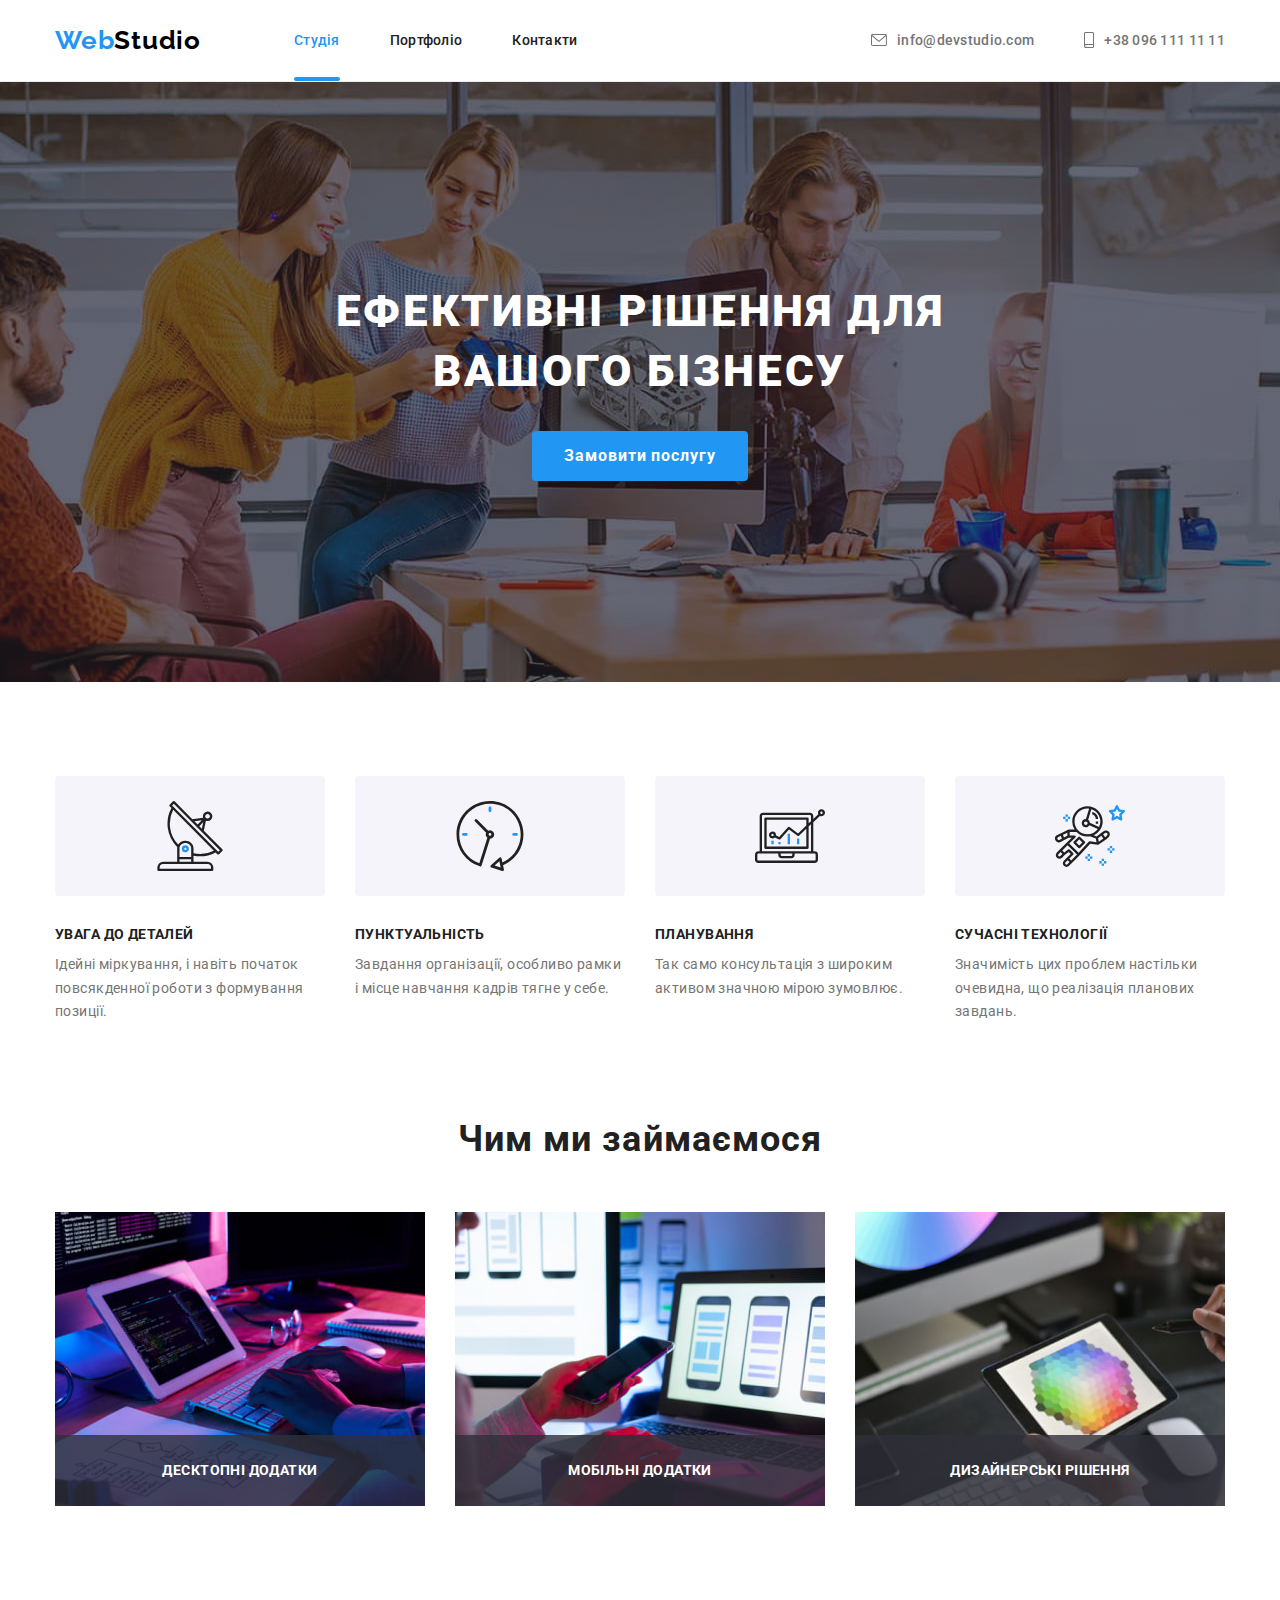
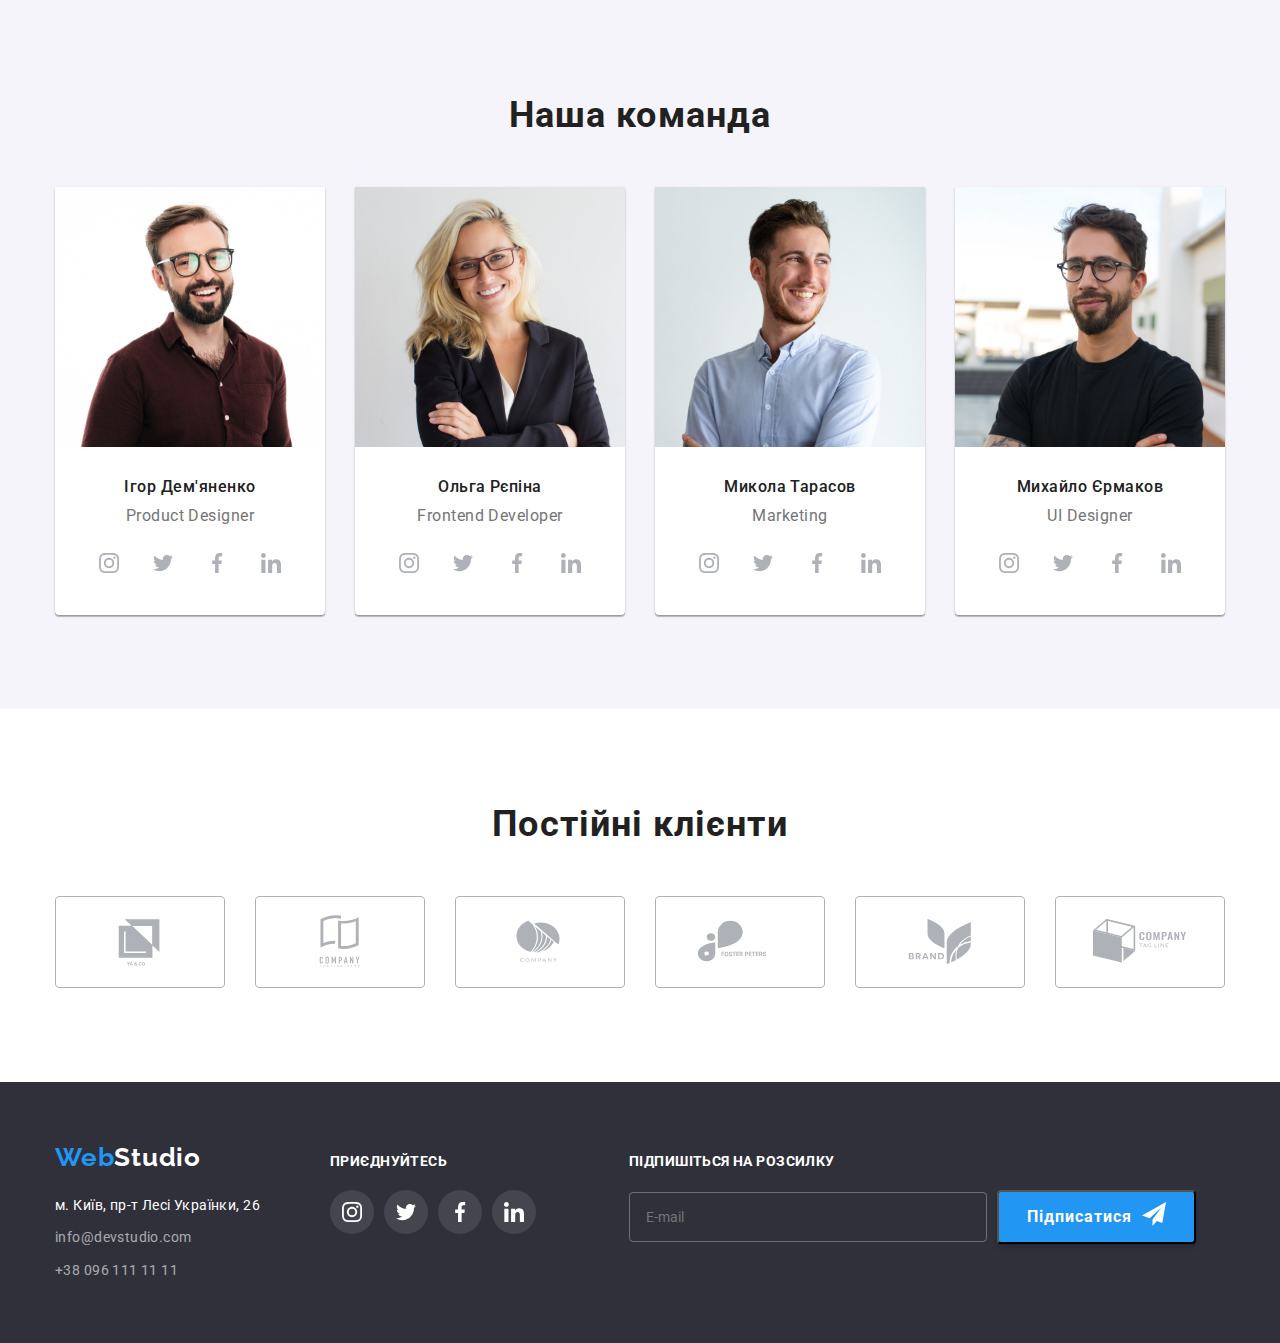
==== index.html @ 90d357f5 "Initial commit" ====
<!DOCTYPE html>
<html lang="uk">
  <head>
    <meta charset="UTF-8" />
    <meta name="viewport" content="width=device-width, initial-scale=1.0" />
    <title>Студія ефективних рішень</title>
    <link
      href="https://fonts.googleapis.com/css2?family=Raleway:wght@700&family=Roboto:wght@400;500;700;900&display=swap"
      rel="stylesheet"
    />
    <link
      rel="stylesheet"
      href="https://cdnjs.cloudflare.com/ajax/libs/modern-normalize/2.0.0/modern-normalize.min.css"
    />
    <link rel="stylesheet" href="./css/styles.css" />
  </head>

  <body>
    <!-- Панель навігації -->
    <header class="header-bottom">
      <div class="main-nav container">
        <nav class="navi">
          <a href="./index.html" class="logo"
            >Web<span class="logo-black">Studio</span></a
          >
          <ul class="site-nav list">
            <li class="item">
              <a class="site-link link current" href="">Студія</a>
            </li>
            <li class="item">
              <a class="site-link link" href="./portfolio.html">Портфоліо</a>
            </li>
            <li class="item"><a class="site-link link" href="">Контакти</a></li>
          </ul>
        </nav>
        <ul class="info-nav list">
          <li class="item">
            <a class="info-link link" href="mailto:info@devstudio.com"
              ><svg class="info-icon" width="16" height="12">
                <use href="./images/icons.svg#envelope"></use>
              </svg>
              info@devstudio.com</a
            >
          </li>
          <li class="item">
            <a class="info-link link" href="tel:+38-096-111-11-11"
              ><svg class="info-icon" width="10" height="16">
                <use href="./images/icons.svg#smartphone"></use>
              </svg>
              +38 096 111 11 11</a
            >
          </li>
        </ul>
      </div>
    </header>

    <!-- Головна сторінка -->
    <main>
      <!-- Герой -->
      <section class="hero">
        <div class="overlay">
          <div class="container">
            <h1 class="hero-title">Ефективні рішення для вашого бізнесу</h1>
            <button type="button" class="hero-btn" data-modal-open>
              Замовити послугу
            </button>
            <div class="backdrop is-hidden" data-modal>
              <div class="modal-wrapper">
                <batton class="batton-close" data-modal-close>
                  <svg class="hero-close" width="18" height="18">
                    <use href="./images/icons.svg#close-black-18dp"></use>
                  </svg>
                </batton>
                <div>
                  <form class="modal-form">
                    <b class="modal-title"
                      >Залиште свої дані, ми вам передзвонимо</b
                    >
                    <!-- дані відвідувача -->

                    <label class="form-field">
                      <span class="form-group">Ім'я</span>
                      <input
                        class="form-input"
                        type="text"
                        name="user-name"
                        required
                      />
                      <svg class="modal-icon" width="18" height="18">
                        <use href="./images/icons.svg#icon-person"></use>
                      </svg>
                    </label>

                    <label class="form-field">
                      <span class="form-group">Телефон</span>
                      <input
                        class="form-input"
                        type="tel"
                        name="user-phone"
                        required
                      />
                      <svg class="modal-icon" width="18" height="18">
                        <use href="./images/icons.svg#icon-phone"></use>
                      </svg>
                    </label>

                    <label class="form-field" for="mail">
                      <span class="form-group">Пошта</span>
                      <input
                        class="form-input"
                        type="email"
                        name="user-mail"
                        required
                      />
                      <svg class="modal-icon" width="18" height="18">
                        <use href="./images/icons.svg#icon-email"></use>
                      </svg>
                    </label>

                    <div class="form-field form-textarea">
                      <label class="form-group" for="comment">Коментар</label>
                      <textarea
                        class="comment"
                        name="comment"
                        rows="7"
                        placeholder="Введіть текст"
                      ></textarea>
                    </div>

                    <!-- політика прватності -->

                    <div class="form-checkbox">
                      <label class="form-group-policy">
                        <input
                          class="checkbox visually-hidden"
                          type="checkbox"
                        />

                        <svg class="checkbox-vector" width="16" height="15">
                          <use href="./images/icons.svg#icon-Vector"></use>
                        </svg>

                        <svg class="checkbox-check" width="16" height="15">
                          <use href="./images/icons.svg#icon-check"></use>
                        </svg>

                        <span class="form-policy-desc"
                          >Погоджуюся з розсилкою та приймаю
                          <span class="modal-policy-span"
                            >Умови договору</span
                          ></span
                        >
                      </label>
                    </div>

                    <button class="submit-btn" type="submit">Відправити</button>
                  </form>
                </div>
              </div>
            </div>
          </div>
        </div>
      </section>

      <!-- Переваги -->
      <section class="section advantages">
        <div class="container">
          <h2 class="visually-hidden">Переваги</h2>
          <!-- заголовок скриється в css   -->
          <ul class="advantages-list list">
            <!-- <ul class="advantages-list list grid"> -->
            <li class="item">
              <div class="advantages-item">
                <!-- <li class="item grid-item"> -->
                <svg class="advantages-icon" width="70" height="70">
                  <use href="./images/icons.svg#antenna"></use>
                </svg>
              </div>
              <h3 class="advantages-title">УВАГА ДО ДЕТАЛЕЙ</h3>
              <p>
                Ідейні міркування, і навіть початок повсякденної роботи з
                формування позиції.
              </p>
            </li>
            <li class="item">
              <!-- <li class="item grid-item"> -->
              <div class="advantages-item">
                <svg class="advantages-icon" width="70" height="70">
                  <use href="./images/icons.svg#clock"></use>
                </svg>
              </div>
              <h3 class="advantages-title">ПУНКТУАЛЬНІСТЬ</h3>
              <p>
                Завдання організації, особливо рамки і місце навчання кадрів
                тягне у себе.
              </p>
            </li>
            <li class="item">
              <!-- <li class="item grid-item"> -->
              <div class="advantages-item">
                <svg class="advantages-icon" width="70" height="70">
                  <use href="./images/icons.svg#diagram"></use>
                </svg>
              </div>
              <h3 class="advantages-title">ПЛАНУВАННЯ</h3>
              <p>
                Так само консультація з широким активом значною мірою зумовлює.
              </p>
            </li>
            <li class="item">
              <!-- <li class="item grid-item"> -->
              <div class="advantages-item">
                <svg class="advantages-icon" width="70" height="70">
                  <use href="./images/icons.svg#astronaut"></use>
                </svg>
              </div>
              <h3 class="advantages-title">СУЧАСНІ ТЕХНОЛОГІЇ</h3>
              <p>
                Значимість цих проблем настільки очевидна, що реалізація
                планових завдань.
              </p>
            </li>
          </ul>
        </div>
      </section>

      <!-- напрямки діяльності -->
      <section class="section">
        <div class="container directions">
          <h2 class="section-title">Чим ми займаємося</h2>
          <ul class="directions-list list">
            <!-- <ul class="direction-list list grid"> -->
            <li class="item directions-item">
              <!-- <li class="item grid-item"> -->
              <img
                class="image"
                src="./images/directions/workplace-1.jpg"
                alt="Фото відділу розробки"
                width="370"
                height="294"
              />
              <p class="directions-text">Десктопні додатки</p>
            </li>
            <li class="item directions-item">
              <!-- <li class="item grid-item"> -->
              <img
                class="image"
                src="./images/directions/workplace-2.jpg"
                alt="Фото відділу оптимізації"
                width="370"
                height="294"
              />
              <p class="directions-text">Мобільні додатки</p>
            </li>
            <li class="item directions-item">
              <!-- <li class="item grid-item"> -->
              <img
                class="image"
                src="./images/directions/workplace-3.jpg"
                alt="Фото відділу дизайну"
                width="370"
                height="294"
              />
              <p class="directions-text">Дизайнерські рішення</p>
            </li>
          </ul>
        </div>
      </section>

      <!-- команда -->

      <section class="section team">
        <div class="container">
          <h2 class="section-title">Наша команда</h2>
          <!-- <ul class="list grid"> -->
          <ul class="list team-list">
            <!-- <li class="team-member grid-item"> -->
            <li class="team-member">
              <img
                src="./images/team/teammember-1.jpg"
                alt="Ігор Дем'яненко-Product Designer"
                width="270"
                height="260"
              />
              <div class="member-group">
                <h3 class="member-title">Ігор Дем'яненко</h3>
                <p class="member-position">Product Designer</p>
                <ul class="list socials">
                  <li class="socials-item">
                    <a
                      class="socials-link link"
                      href=""
                      target="_blank"
                      rel="noopener noreferrer"
                      aria-label="іконка instagram"
                    >
                      <svg class="socials-icon" width="20" height="20">
                        <use href="./images/icons.svg#instagram"></use>
                      </svg>
                    </a>
                  </li>
                  <li class="socials-item">
                    <a
                      class="socials-link link"
                      href=""
                      target="_blank"
                      rel="noopener noreferrer"
                      aria-label="іконка twitter"
                    >
                      <svg class="socials-icon" width="20" height="20">
                        <use href="./images/icons.svg#twitter"></use>
                      </svg>
                    </a>
                  </li>
                  <li class="socials-item">
                    <a
                      class="socials-link link"
                      href=""
                      target="_blank"
                      rel="noopener noreferrer"
                      aria-label="іконка Facebook"
                    >
                      <svg class="socials-icon" width="20" height="20">
                        <use href="./images/icons.svg#facebook"></use>
                      </svg>
                    </a>
                  </li>
                  <li class="socials-item">
                    <a
                      class="socials-link link"
                      href=""
                      target="_blank"
                      rel="noopener noreferrer"
                      aria-label="іконка linkedin"
                    >
                      <svg class="socials-icon" width="20" height="20">
                        <use href="./images/icons.svg#linkedin"></use>
                      </svg>
                    </a>
                  </li>
                </ul>
              </div>
            </li>
            <li class="team-member">
              <!-- <li class="team-member grid-item"> -->
              <img
                src="./images/team/teammember-2.jpg"
                alt="Ольга Рєпіна-Frontend Developer"
                width="270"
                height="260"
              />
              <div class="member-group">
                <h3 class="member-title">Ольга Рєпіна</h3>
                <p class="member-position">Frontend Developer</p>
                <ul class="list socials">
                  <li class="socials-item">
                    <a
                      class="socials-link link"
                      href=""
                      target="_blank"
                      rel="noopener noreferrer"
                      aria-label="іконка instagram"
                    >
                      <svg class="socials-icon" width="20" height="20">
                        <use href="./images/icons.svg#instagram"></use>
                      </svg>
                    </a>
                  </li>
                  <li class="socials-item">
                    <a
                      class="socials-link link"
                      href=""
                      target="_blank"
                      rel="noopener noreferrer"
                      aria-label="іконка twitter"
                    >
                      <svg class="socials-icon" width="20" height="20">
                        <use href="./images/icons.svg#twitter"></use>
                      </svg>
                    </a>
                  </li>
                  <li class="socials-item">
                    <a
                      class="socials-link link"
                      href=""
                      target="_blank"
                      rel="noopener noreferrer"
                      aria-label="іконка Facebook"
                    >
                      <svg class="socials-icon" width="20" height="20">
                        <use href="./images/icons.svg#facebook"></use>
                      </svg>
                    </a>
                  </li>
                  <li class="socials-item">
                    <a
                      class="socials-link link"
                      href=""
                      target="_blank"
                      rel="noopener noreferrer"
                      aria-label="іконка linkedin"
                    >
                      <svg class="socials-icon" width="20" height="20">
                        <use href="./images/icons.svg#linkedin"></use>
                      </svg>
                    </a>
                  </li>
                </ul>
              </div>
            </li>
            <li class="team-member">
              <!-- <li class="team-member grid-item"> -->
              <img
                src="./images/team/teammember-3.jpg"
                alt="Микола Тарасов-Marketing"
                width="270"
                height="260"
              />
              <div class="member-group">
                <h3 class="member-title">Микола Тарасов</h3>
                <p class="member-position">Marketing</p>
                <ul class="list socials">
                  <li class="socials-item">
                    <a
                      class="socials-link link"
                      href=""
                      target="_blank"
                      rel="noopener noreferrer"
                      aria-label="іконка instagram"
                    >
                      <svg class="socials-icon" width="20" height="20">
                        <use href="./images/icons.svg#instagram"></use>
                      </svg>
                    </a>
                  </li>
                  <li class="socials-item">
                    <a
                      class="socials-link link"
                      href=""
                      target="_blank"
                      rel="noopener noreferrer"
                      aria-label="іконка twitter"
                    >
                      <svg class="socials-icon" width="20" height="20">
                        <use href="./images/icons.svg#twitter"></use>
                      </svg>
                    </a>
                  </li>
                  <li class="socials-item">
                    <a
                      class="socials-link link"
                      href=""
                      target="_blank"
                      rel="noopener noreferrer"
                      aria-label="іконка Facebook"
                    >
                      <svg class="socials-icon" width="20" height="20">
                        <use href="./images/icons.svg#facebook"></use>
                      </svg>
                    </a>
                  </li>
                  <li class="socials-item">
                    <a
                      class="socials-link link"
                      href=""
                      target="_blank"
                      rel="noopener noreferrer"
                      aria-label="іконка linkedin"
                    >
                      <svg class="socials-icon" width="20" height="20">
                        <use href="./images/icons.svg#linkedin"></use>
                      </svg>
                    </a>
                  </li>
                </ul>
              </div>
            </li>
            <!-- <li class="team-member grid-item"> -->
            <li class="team-member">
              <img
                src="./images/team/teammember-4.jpg"
                alt="Михайло Єрмаков-UI Designer"
                width="270"
                height="260"
              />
              <div class="member-group">
                <h3 class="member-title">Михайло Єрмаков</h3>
                <p class="member-position">UI Designer</p>
                <ul class="list socials">
                  <li class="socials-item">
                    <a
                      class="socials-link link"
                      href=""
                      target="_blank"
                      rel="noopener noreferrer"
                      aria-label="іконка instagram"
                    >
                      <svg class="socials-icon" width="20" height="20">
                        <use href="./images/icons.svg#instagram"></use>
                      </svg>
                    </a>
                  </li>
                  <li class="socials-item">
                    <a
                      class="socials-link link"
                      href=""
                      target="_blank"
                      rel="noopener noreferrer"
                      aria-label="іконка twitter"
                    >
                      <svg class="socials-icon" width="20" height="20">
                        <use href="./images/icons.svg#twitter"></use>
                      </svg>
                    </a>
                  </li>
                  <li class="socials-item">
                    <a
                      class="socials-link link"
                      href=""
                      target="_blank"
                      rel="noopener noreferrer"
                      aria-label="іконка Facebook"
                    >
                      <svg class="socials-icon" width="20" height="20">
                        <use href="./images/icons.svg#facebook"></use>
                      </svg>
                    </a>
                  </li>
                  <li class="socials-item">
                    <a
                      class="socials-link link"
                      href=""
                      target="_blank"
                      rel="noopener noreferrer"
                      aria-label="іконка linkedin"
                    >
                      <svg class="socials-icon" width="20" height="20">
                        <use href="./images/icons.svg#linkedin"></use>
                      </svg>
                    </a>
                  </li>
                </ul>
              </div>
            </li>
          </ul>
        </div>
      </section>

      <!-- постійні клієнти -->
      <section class="section clients">
        <div class="container">
          <h2 class="section-title">Постійні клієнти</h2>
          <ul class="list clients-list">
            <li class="item clients-item">
              <a
                class="clients-link link"
                href=""
                target="_blank"
                rel="noopener noreferrer"
                aria-label="Компанія 'YA & CO'"
              >
                <svg class="clients-icon" width="106" height="60">
                  <use href="./images/icons.svg#client-1"></use>
                </svg>
              </a>
            </li>
            <li class="item clients-item">
              <a
                class="clients-link link"
                href=""
                target="_blank"
                rel="noopener noreferrer"
                aria-label="Компанія 'COMPANY TAGLINE HERE'"
              >
                <svg class="clients-icon" width="106" height="60">
                  <use href="./images/icons.svg#client-2"></use>
                </svg>
              </a>
            </li>
            <li class="item clients-item">
              <a
                class="clients-link link"
                href=""
                target="_blank"
                rel="noopener noreferrer"
                aria-label="Компанія 'COMPANY'"
              >
                <svg class="clients-icon" width="106" height="60">
                  <use href="./images/icons.svg#client-3"></use>
                </svg>
              </a>
            </li>

            <li class="item clients-item">
              <a
                class="clients-link link"
                href=""
                target="_blank"
                rel="noopener noreferrer"
                aria-label="Компанія 'FOSTER PETERS'"
              >
                <svg class="clients-icon" width="106" height="60">
                  <use href="./images/icons.svg#client-4"></use>
                </svg>
              </a>
            </li>
            <li class="item clients-item">
              <a
                class="clients-link link"
                href=""
                target="_blank"
                rel="noopener noreferrer"
                aria-label="Компанія 'BREND'"
              >
                <svg class="clients-icon" width="106" height="60">
                  <use href="./images/icons.svg#client-5"></use>
                </svg>
              </a>
            </li>
            <li class="item clients-item">
              <a
                class="clients-link link"
                href=""
                target="_blank"
                rel="noopener noreferrer"
                aria-label="Компанія 'KOMPANY TAG LINE'"
              >
                <svg class="clients-icon" width="106" height="60">
                  <use href="./images/icons.svg#client-6"></use>
                </svg>
              </a>
            </li>
          </ul>
        </div>
      </section>
    </main>

    <!-- footer -->
    <footer class="footer">
      <div class="container footer-container">
        <div class="footer-address element">
          <a href="./index.html" class="logo"
            >Web<span class="logo-white">Studio</span></a
          >
          <p>м. Київ, пр-т Лесі Українки, 26</p>
          <ul class="footer-list list">
            <li class="item">
              <a class="link" href="mailto:info@devstudio.com"
                >info@devstudio.com</a
              >
            </li>
            <li class="item">
              <a class="link" href="tel:+38-096-111-11-11">+38 096 111 11 11</a>
            </li>
          </ul>
        </div>
        <div class="footer-socials">
          <b class="footer-title">приєднуйтесь</b>
          <ul class="list socials">
            <li class="socials-item">
              <a
                class="socials-link link"
                href=""
                target="_blank"
                rel="noopener noreferrer"
                aria-label="іконка instagram"
              >
                <svg class="socials-icon" width="20" height="20">
                  <use href="./images/icons.svg#instagram"></use>
                </svg>
              </a>
            </li>
            <li class="socials-item">
              <a
                class="socials-link link"
                href=""
                target="_blank"
                rel="noopener noreferrer"
                aria-label="іконка twitter"
              >
                <svg class="socials-icon" width="20" height="20">
                  <use href="./images/icons.svg#twitter"></use>
                </svg>
              </a>
            </li>
            <li class="socials-item">
              <a
                class="socials-link link"
                href=""
                target="_blank"
                rel="noopener noreferrer"
                aria-label="іконка Facebook"
              >
                <svg class="socials-icon" width="20" height="20">
                  <use href="./images/icons.svg#facebook"></use>
                </svg>
              </a>
            </li>
            <li class="socials-item">
              <a
                class="socials-link link"
                href=""
                target="_blank"
                rel="noopener noreferrer"
                aria-label="іконка linkedin"
              >
                <svg class="socials-icon" width="20" height="20">
                  <use href="./images/icons.svg#linkedin"></use>
                </svg>
              </a>
            </li>
          </ul>
        </div>
        <form class="footer-subscribe">
          <b class="footer-title">Підпишіться на розсилку</b>
          <div class="subscribe-items">
            <input
              class="subscribe-input"
              type="email"
              name="mail"
              id="email"
              placeholder="E-mail"
            />
            <label class="subscribe-label" for="email"></label>
            <button type="subscribe" class="button-subscribe">
              <span>Підписатися</span>
              <svg class="subscribe-icon" width="24" height="24">
                <use href="./images/icons.svg#icon-send"></use>
              </svg>
            </button>
          </div>
        </form>
      </div>
    </footer>
    <script src="./js/modal.js"></script>
  </body>
</html>
---- css/styles.css ----
:root {
  --primary-text-color: #757575;
  --title-text-color: #212121;
  --accent-color: #2196f3;
  --primary-white-color: #ffffff;
  --hero-bg-color: rgba(47, 48, 58, 0.4);
  --footer-color: rgba(255, 255, 255, 0.6);

  /* transition */

  --timing-function: cubic-bezier(0.4, 0, 0.2, 1);

  /* grid-items */

  /* --items: 1;
  /* --indent: 30px;  */
}

body {
  font-family: Roboto, sans-serif;
  font-size: 14px;
  font-weight: 400;
  line-height: 1.71;
  letter-spacing: 0.42px;

  background-color: var(--primary-white-color);
  color: var(--primary-text-color);
}

/* утиліти */

ul {
  margin-top: 0;
  margin-bottom: 0;
}

img {
  display: block;
}

p {
  margin-top: 0;
  margin-bottom: 0;
}

.list {
  margin: 0;
  padding: 0;
  list-style: none;
}

.link {
  text-decoration: none;
  color: currentColor;
}

.container {
  width: 1200px;
  padding-right: 15px;
  padding-left: 15px;
  margin-left: auto;
  margin-right: auto;
  /* outline: 1px solid tomato; */
}

.visually-hidden {
  position: absolute;
  width: 1px;
  height: 1px;
  margin: -1px;
  border: 0;
  padding: 0;

  white-space: nowrap;
  clip-path: inset(100%);
  clip: rect(0 0 0 0);
  overflow: hidden;
}

/* навігація сайту */

.header-bottom {
  border-bottom: 1px solid #ececec;
}

.logo {
  display: block;
  font-family: Raleway, sans-serif;
  font-size: 26px;
  font-weight: 700;
  line-height: 1.2;
  letter-spacing: 0.78px;
  text-decoration: none;

  color: var(--accent-color);
}

.logo-black {
  color: #000000;
  transition: color 250ms var(--timing-function);
}

.logo-black:hover {
  color: var(--accent-color);
}

.navi {
  display: flex;
  align-items: center;
}

.site-nav .link {
  position: relative;
  display: block;
  padding-top: 32px;
  padding-bottom: 32px;
  font-size: 14px;
  font-weight: 500;
  line-height: 1.2;
  letter-spacing: 0.28px;

  color: var(--title-text-color);

  transition: color 250ms var(--timing-function);
}

.site-link::after {
  position: absolute;
  content: '';
  bottom: 0;
  left: 0;
  display: block;
  width: 100%;
  height: 4px;
  border-radius: 2px;

  background-color: var(--accent-color);
  opacity: 0;
}

.site-link.current::after {
  opacity: 1;
}

.site-link:hover,
.site-link:focus {
  color: var(--accent-color);
}

.site-link.current {
  color: var(--accent-color);
}

.site-nav {
  display: flex;
  margin-left: 93px;
}

.site-nav .item + .item {
  margin-left: 50px;
}

.info-nav {
  display: flex;
  align-items: center;
}

.info-nav .item + .item {
  margin-left: 50px;
}

.main-nav {
  display: flex;
  justify-content: space-between;
  align-items: center;
}

.info-link {
  display: flex;
  align-items: center;
  font-size: 14px;
  font-weight: 500;
  line-height: 1.2;
  letter-spacing: 0.28px;

  transition: color 250ms var(--timing-function);
}

.info-link:hover,
.info-link:focus {
  color: var(--accent-color);
}

.info-icon {
  fill: currentColor;
  margin-right: 10px;
}

/* секція */

.section {
  padding-top: 94px;
  padding-bottom: 94px;
}

/* секція герой */

.hero .container {
  padding-top: 200px;
  padding-bottom: 200px;
}

.overlay {
  position: relative;
  max-width: 1600px;
  height: 600px;
  background-repeat: no-repeat;
  margin-left: auto;
  margin-right: auto;
  background-color: #c4c4c4;
  background-image: linear-gradient(var(--hero-bg-color), var(--hero-bg-color)),
    url(../images/hero/hero-img.jpg);
  background-position: center;
}

.hero {
  text-align: center;
  color: var(--primary-white-color);
}

.hero-title {
  width: 696px;
  margin-top: 0;
  margin-bottom: 30px;
  margin-left: auto;
  margin-right: auto;

  font-size: 44px;
  font-weight: 900;
  line-height: 1.36;
  letter-spacing: 2.64px;

  text-align: center;
  text-transform: uppercase;
}

.hero-btn {
  padding: 10px 32px;
  font-family: inherit;
  font-size: 16px;
  font-weight: 700;
  line-height: 1.87;
  letter-spacing: 0.96px;
  border: 0;
  border-radius: 4px;

  cursor: pointer;

  background-color: var(--accent-color);
  color: var(--primary-white-color);

  transition: background-color 250ms var(--timing-function),
    color 250ms var(--timing-function);
}

.hero-btn:hover,
.hero-btn:focus {
  background-color: var(--primary-white-color);
  color: #2f303a;
}

.backdrop {
  position: fixed;
  top: 0;
  left: 50%;
  width: 1600px;
  height: 1024px;

  transform: translatex(-50%);

  opacity: 1;
  transition: opacity 250ms var(--timing-function);

  background-color: rgba(0, 0, 0, 0.2);
}

.backdrop.is-hidden {
  opacity: 0;
  pointer-events: none;
}

.backdrop.is-hidden .modal-wrapper {
  transform: translate(-50%, -50%) scale(0.9);
}

/* modal */

.modal-wrapper {
  position: absolute;
  left: 50%;
  top: 50%;
  width: 528px;
  border-radius: 4px;
  box-shadow: 0px 2px 1px 0px rgba(0, 0, 0, 0.2),
    0px 1px 1px 0px rgba(0, 0, 0, 0.14), 0px 1px 3px 0px rgba(0, 0, 0, 0.12);

  background-color: var(--primary-white-color);

  transform: translate(-50%, -50%) scale(1);

  transition: transform 250ms var(--timing-function);
}

.hero-close {
  position: absolute;
  top: 8px;
  right: 8px;
  fill: #000000;

  cursor: pointer;

  transition: fill 250ms var(--timing-function);
}

.hero-close:hover {
  fill: var(--accent-color);
}

.modal-form {
  padding: 40px;
  font-size: 12px;
  font-weight: 400;
  line-height: 1.2;
  letter-spacing: 0.12px;

  color: var(--primary-text-color);
}

.modal-title {
  display: inline-block;
  margin-bottom: 12px;
  color: #212121;
  text-align: center;
  font-size: 20px;
  font-weight: 700;
  letter-spacing: 0.6px;
}

.form-field {
  position: relative;
  display: flex;
  margin-bottom: 4px;
  flex-direction: column;
  margin-bottom: 10px;
  text-align: left;
}

.form-input {
  padding: 11px 42px;
  border-radius: 4px;
  border: 1px solid rgba(33, 33, 33, 0.2);
  cursor: pointer;

  transition: border-color 250ms var(--timing-function);
}

.modal-icon {
  position: absolute;
  top: 50%;
  left: 12px;
  fill: var(--title-text-color);

  transition: fill 250ms var(--timing-function);
}

.form-input:focus {
  border-color: var(--accent-color);
  outline: transparent;
}

.form-input:focus ~ .modal-icon {
  fill: var(--accent-color);
}

/* .form-field:focus-within > .modal-icon {
  fill: var(--accent-color);
} */

.form-textarea {
  margin-bottom: 20px;
}

.comment {
  padding: 12px 16px;
  border-radius: 4px;
  border: 1px solid rgba(33, 33, 33, 0.2);
  resize: none;

  transition: border-color 250ms var(--timing-function);
}

.comment:focus {
  border-color: var(--accent-color);
  outline: transparent;
}

.comment::placeholder {
  color: rgba(117, 117, 117, 0.5);
  font-size: 12px;
  line-height: 1.2;
  letter-spacing: 0.12px;
}

.modal-policy-span {
  color: #2196f3;
  font-size: 14px;
  font-weight: 400;
  line-height: 1.71;
  letter-spacing: 0.42px;
  text-decoration-line: underline;
}

.form-checkbox {
  justify-content: center;
  margin-bottom: 30px;
}

.form-group-policy {
  position: relative;
  display: flex;
  align-items: center;
  font-size: 14px;
  line-height: 1.71;
  letter-spacing: 0.42px;

  cursor: pointer;
}

.checkbox-vector {
  margin-right: 7px;
  fill: var(--primary-text-color);

  transition: opacity 250ms var(--timing-function);
}

.checkbox-check {
  position: absolute;
  top: 4px;
  left: 0;
  opacity: 0;

  transition: opacity 250ms var(--timing-function);
}

.checkbox:focus + .checkbox-vector {
  opacity: 0;
}

.checkbox:focus ~ .checkbox-check {
  opacity: 1;

  fill: var(--accent-color);
}

.submit-btn {
  padding: 10px 52px;
  border-radius: 4px;
  border: 0;
  color: var(--primary-white-color);
  text-align: center;
  font-size: 16px;
  font-weight: 700;
  line-height: 1.87;
  letter-spacing: 0.96px;

  cursor: pointer;

  background: #2196f3;

  box-shadow: 0px 4px 4px 0px rgba(0, 0, 0, 0.15);

  transition: background 250ms var(--timing-function);
}

.submit-btn:hover,
.submit-btn:focus {
  background: #188ce8;
}

/* сітка для колекції з елементів */
/* 
.grid {
  display: flex;
  flex-wrap: wrap;

  gap: var(--indent);
}

.grid-item {
  flex-basis: calc((100% - var(--indent) * (var(--items) - 1)) / var(--items));
} */

/* секція переваги*/

.advantages {
  padding-bottom: 0;
}

.advantages-list {
  display: flex;
}

.advantages-list .item {
  flex-basis: calc((100% - 90px) / 4);
}

.advantages-list .item + .item {
  margin-left: 30px;
}

/* .advantages-list .item {
  --items: 4;
} */

.section-title {
  margin-top: 0;
  margin-bottom: 50px;
  text-align: center;
  font-size: 36px;
  font-weight: 700;
  line-height: 1.2;
  letter-spacing: 1.08px;

  color: var(--title-text-color);
}

.advantages-title {
  margin-top: 0;
  margin-bottom: 10px;
  font-size: 14px;
  line-height: 1.2;
  letter-spacing: 0.42px;

  color: var(--title-text-color);

  text-transform: uppercase;
}

.advantages-item {
  display: flex;
  width: 100%;
  justify-content: center;
  align-items: center;
  height: 120px;
  border-radius: 4px;
  background: #f5f4fa;
  margin-bottom: 30px;
}

/* напрямки діяльності */

.directions-list {
  display: flex;
}

.directions-item + .item {
  margin-left: 30px;
}

.directions-item {
  position: relative;

  z-index: -1;
}

.directions-text {
  position: absolute;
  width: 100%;
  bottom: 0;
  padding-top: 27px;
  padding-bottom: 27px;
  text-align: center;
  font-weight: 700;
  line-height: 1.2;
  text-transform: uppercase;

  color: var(--primary-white-color);
  background-color: rgba(47, 48, 58, 0.8);
}

/* .direction-list .item {
  --items: 3;
} */

/* команда */

.team {
  background-color: #f5f4fa;
}

.team-list {
  display: flex;
}

.team-member {
  /* --items: 4; */
  flex-basis: calc((100% - 90px) / 4);
  border-radius: 0px 0px 4px 4px;
  box-shadow: 0px 2px 1px 0px rgba(0, 0, 0, 0.2),
    0px 1px 1px 0px rgba(0, 0, 0, 0.14), 0px 1px 3px 0px rgba(0, 0, 0, 0.12);

  background: var(--primary-white-color);
}

.team-member + .team-member {
  margin-left: 30px;
}

.member-group {
  padding-top: 30px;
  padding-bottom: 30px;
}

.member-title {
  margin-top: 0;
  margin-bottom: 10px;
  text-align: center;
  font-size: 16px;
  font-weight: 500;
  line-height: 1.2;
  letter-spacing: 0.48px;

  color: var(--title-text-color);
}

.member-position {
  text-align: center;
  font-size: 16px;
  margin-bottom: 16px;
  line-height: 1.2;
  letter-spacing: 0.48px;
}

/* social icons */

.socials {
  display: flex;
  justify-content: center;
  align-items: center;
}

.socials-item:not(:last-child) {
  margin-right: 10px;
}

.socials-link {
  display: flex;
  justify-content: center;
  align-items: center;

  width: 44px;
  height: 44px;
  border-radius: 50%;

  background-color: var(--primary-white-color);
  color: #afb1b8;

  transition: color 250ms var(--timing-function),
    background-color 250ms var(--timing-function);
}

.socials-icon {
  fill: currentColor;
}

.socials-link:hover,
.socials-link:focus {
  background-color: var(--accent-color);
  color: var(--primary-white-color);
}

/* постійні клієнти */

.clients-list {
  display: flex;
}

.clients-item + .item {
  margin-left: 30px;
}

.clients-link {
  display: flex;
  width: 170px;
  height: 92px;
  justify-content: center;
  align-items: center;
  border-radius: 4px;
  border: 1px solid #afb1b8;

  transition: border-color 250ms var(--timing-function);
}

.clients-icon {
  fill: #afb1b8;
  transition: fill 250ms var(--timing-function);
}

.clients-link:hover,
.clients-link:focus {
  border-color: var(--accent-color);
}

.clients-link:hover .clients-icon,
.clients-link:focus .clients-icon {
  fill: var(--accent-color);
}

/* footer */

.footer {
  padding-top: 60px;
  padding-bottom: 60px;

  background-color: #2f303a;
  color: var(--primary-white-color);
}

.footer-container {
  display: flex;
  align-items: baseline;
}

.footer-address .logo {
  margin-bottom: 20px;
}

.logo-white {
  color: var(--primary-white-color);
  transition: color 250ms var(--timing-function);
}

.logo-white:hover {
  color: var(--accent-color);
}

.footer-list {
  margin-top: 9px;
}

.footer-list .item:first-child {
  margin-bottom: 9px;
}

.footer .link {
  font-weight: 400;
  line-height: 1.71;
  letter-spacing: 0.42px;
  color: rgba(255, 255, 255, 0.6);

  transition: color 250ms var(--timing-function);
}

.footer .link:hover,
.footer .link:focus {
  color: var(--accent-color);
}

.footer-title {
  display: block;
  margin-top: 0;
  margin-bottom: 20px;
  font-size: 14px;
  font-weight: 700;
  line-height: 1.2;
  letter-spacing: 0.42px;
  text-transform: uppercase;

  color: #fff;
}

/* footer socials */

.footer-socials {
  margin-left: 70px;
}

.footer .socials-link {
  color: var(--primary-white-color);
  background-color: rgba(255, 255, 255, 0.1);

  transition: background-color 250ms var(--timing-function);
}

.footer .socials-link:hover,
.footer .socials-link:focus {
  color: var(--primary-white-color);
  background-color: var(--accent-color);
}

/* footer subscribe */

.footer-subscribe {
  margin-left: 93px;
}

.subscribe-items {
  display: flex;
  align-items: center;
}

.subscribe-input {
  width: 358px;
  height: 50px;
  padding: 15px 16px;
  margin-right: 10px;
  border-radius: 4px;
  border: 1px solid rgba(255, 255, 255, 0.3);
  outline: transparent;

  background: rgba(33, 150, 243, 0);

  transition: outline 250ms var(--timing-function);
}

.subscribe-input:focus {
  outline: 1px solid rgba(255, 255, 255, 0.3);
  outline-offset: -2px;
  color: var(--primary-white-color);
}

.button-subscribe {
  display: flex;
  padding: 10px 28px;
  text-align: center;
  font-size: 16px;
  font-weight: 700;
  line-height: 1.87;
  letter-spacing: 0.96px;
  border-radius: 4px;

  color: var(--primary-white-color);

  background: var(--accent-color);
  box-shadow: 0px 4px 4px 0px rgba(0, 0, 0, 0.15);
}

.subscribe-icon {
  margin-left: 10px;
  align-items: center;

  fill: var(--primary-white-color);
}

/* Portfolio */

.portfolio {
  padding-top: 94px;
}

.portfolio .list-btn {
  display: flex;
  justify-content: center;
  align-items: center;
  margin-bottom: 50px;
}

.portfolio-btn {
  padding: 6px 22px;
  border: 0;
  border-radius: 4px;
  font-family: inherit;
  text-align: center;
  font-size: 16px;
  font-weight: 500;
  line-height: 1.62;
  letter-spacing: 0.48px;

  cursor: pointer;

  background-color: #f5f4fa;
  color: var(--title-text-color);
  box-shadow: none;

  transition: color 250ms var(--timing-function),
    background-color 250ms var(--timing-function),
    box-shadow 250ms var(--timing-function);
}

.item-btn + .item-btn {
  margin-left: 8px;
}

.portfolio-btn.active {
  padding: 6px 25px;

  background-color: var(--accent-color);
  color: var(--primary-white-color);
  box-shadow: 0px 2px 2px 0px rgba(0, 0, 0, 0.12),
    0px 1px 2px 0px rgba(0, 0, 0, 0.08), 0px 3px 1px 0px rgba(0, 0, 0, 0.1);
}

.portfolio-btn:hover,
.portfolio-btn:focus {
  background-color: var(--accent-color);
  color: var(--primary-white-color);
  box-shadow: 0px 2px 2px 0px rgba(0, 0, 0, 0.12),
    0px 1px 2px 0px rgba(0, 0, 0, 0.08), 0px 3px 1px 0px rgba(0, 0, 0, 0.1);
}

/* .portfolio-direction {
  --items: 3;

  background: var(--primary-white-color);
} */

.portfolio-list {
  display: flex;
  flex-wrap: wrap;
  gap: 30px;
}

.portfolio-direction {
  display: flex;
  flex-basis: calc((100% - 60px) / 3);
}

.portfolio-dir {
  padding: 20px 24px;
  border-right: 1px solid #eee;
  border-bottom: 1px solid #eee;
  border-left: 1px solid #eee;

  background-color: var(--primary-white-color);
}

.portfolio-link {
  box-shadow: none;

  transition: box-shadow 250ms var(--timing-function);
}

.portfolio-link:hover,
.portfolio-link:focus {
  box-shadow: 1px 4px 6px 0px rgba(0, 0, 0, 0.16),
    0px 4px 4px 0px rgba(0, 0, 0, 0.06), 0px 1px 1px 0px rgba(0, 0, 0, 0.12);
}

.portfolio-image {
  position: relative;
  overflow: hidden;
}

.portfolio-title {
  margin-top: 0;
  margin-bottom: 4px;
  font-size: 18px;
  font-weight: 700;
  line-height: 2;
  letter-spacing: 1.08px;

  color: var(--title-text-color);
}

.portfolio-text {
  font-size: 16px;
  line-height: 1.87;
  letter-spacing: 0.48px;

  color: var(--primary-text-color);
}

.portfolio-overlay {
  position: absolute;
  left: 0;
  bottom: 0;
  width: 100%;
  height: 294px;
  padding: 63px 24px;

  background-color: rgba(33, 150, 243, 0.9);

  transform: translatey(100%);
  transition: transform 250ms var(--timing-function);
}

.overlay-text {
  font-size: 18px;
  font-style: 1.2;
  font-weight: 400;
  line-height: 1.55;
  letter-spacing: 0.54px;

  color: #fff;
}

.portfolio-link:hover .portfolio-overlay,
.portfolio-link:focus .portfolio-overlay {
  transform: translate(0%);
}
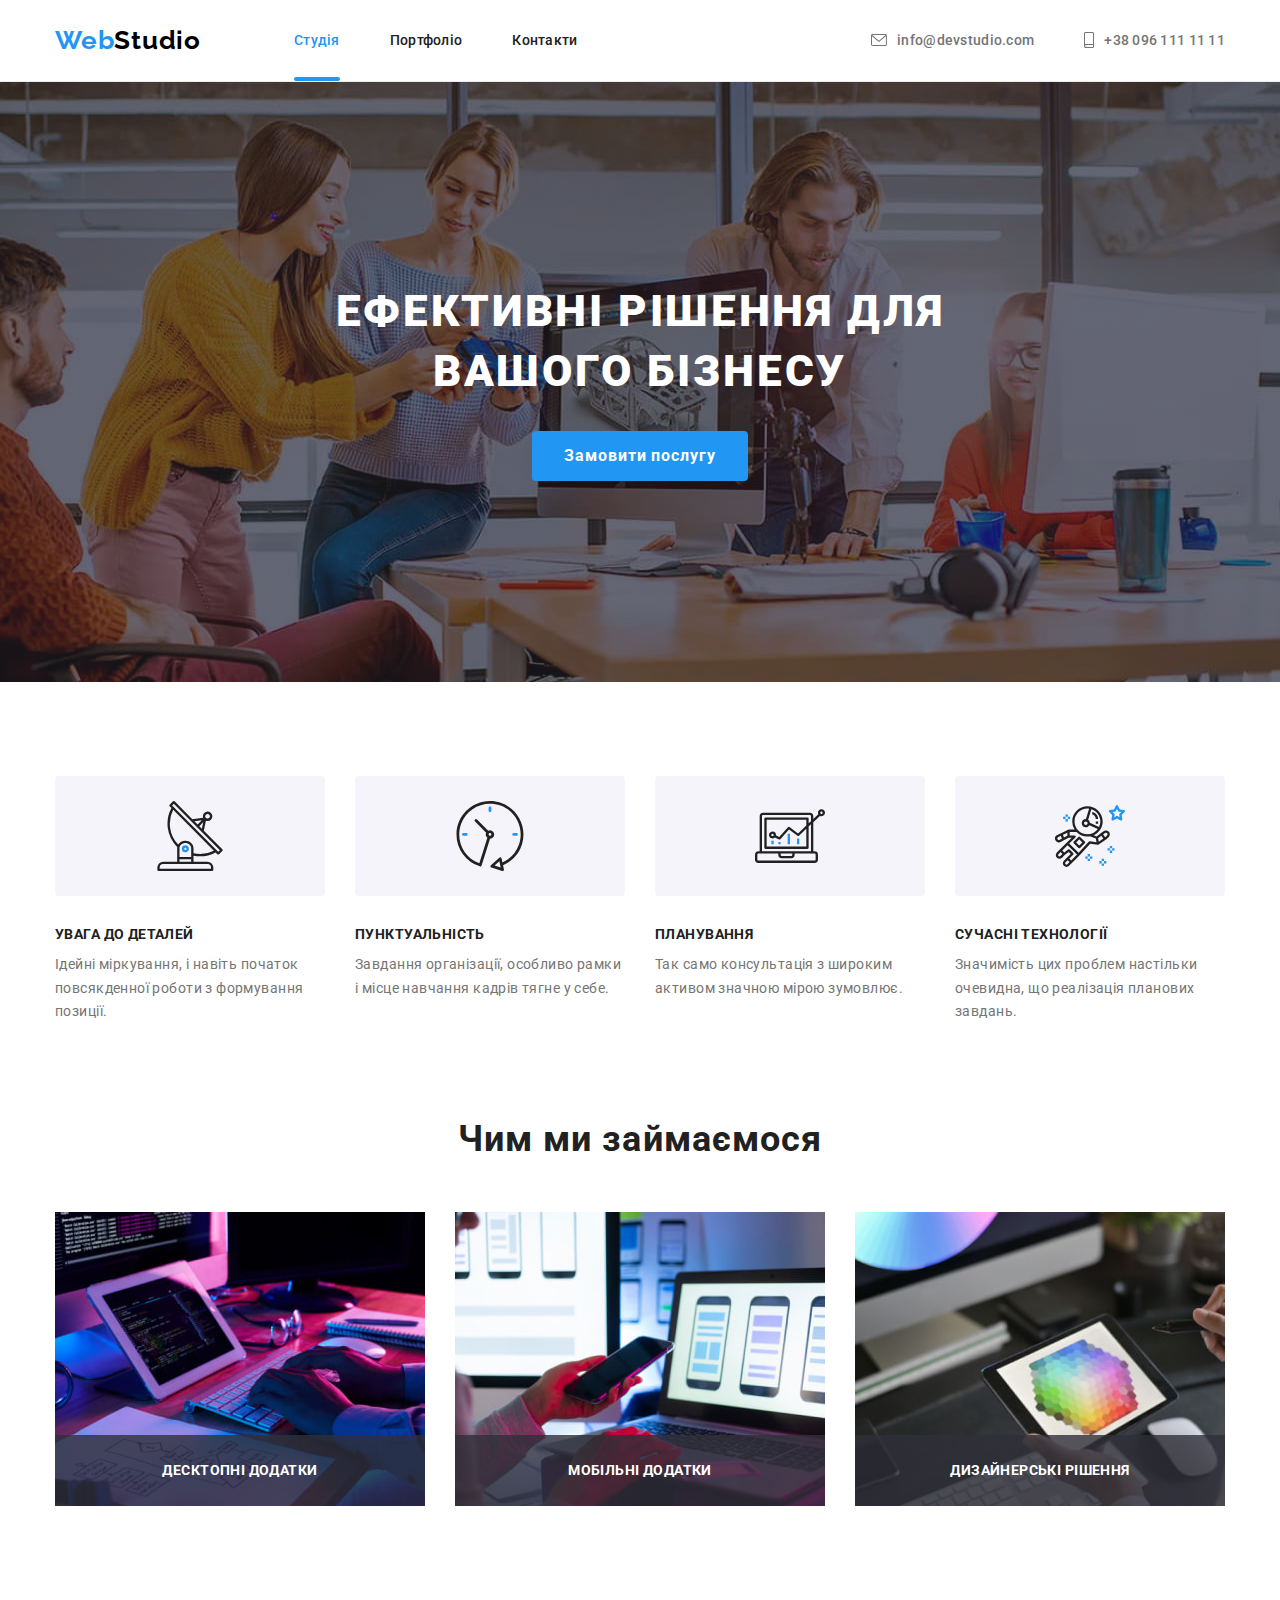
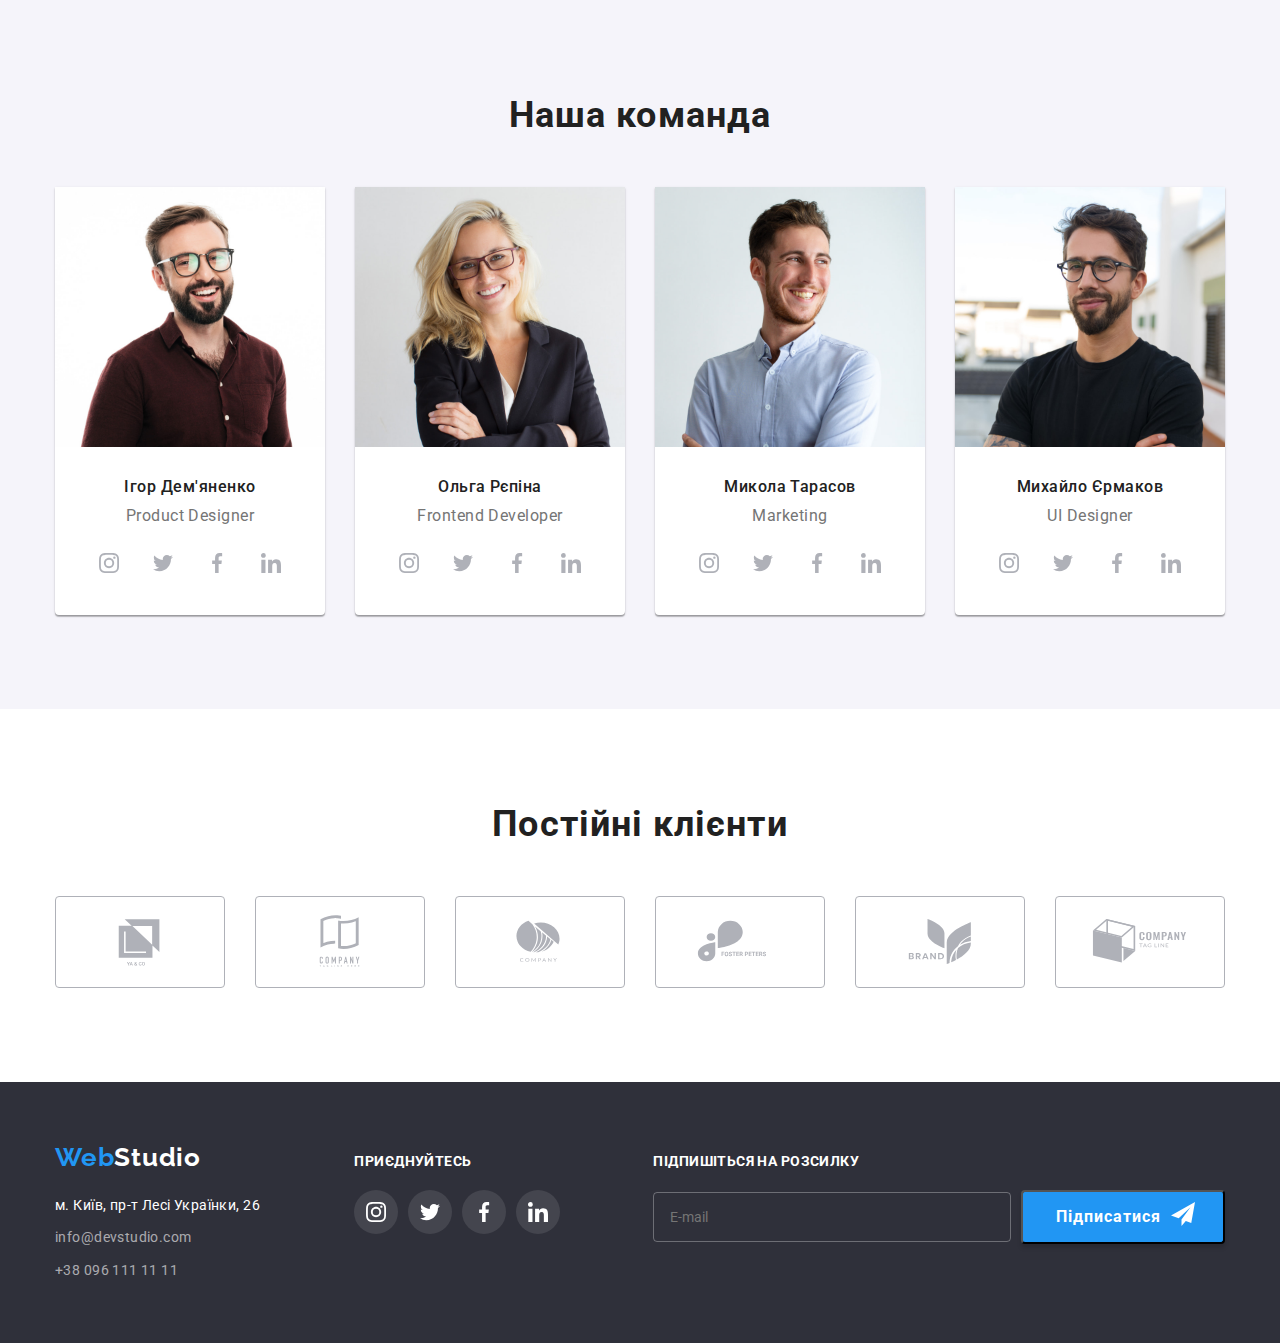
==== commit cf258da0: "виправляє помилки" ====
--- a/index.html
+++ b/index.html
@@ -66,11 +66,11 @@
             </button>
             <div class="backdrop is-hidden" data-modal>
               <div class="modal-wrapper">
-                <batton class="batton-close" data-modal-close>
+                <div class="batton-close" data-modal-close>
                   <svg class="hero-close" width="18" height="18">
                     <use href="./images/icons.svg#close-black-18dp"></use>
                   </svg>
-                </batton>
+                </div>
                 <div>
                   <form class="modal-form">
                     <b class="modal-title"
@@ -80,12 +80,7 @@
 
                     <label class="form-field">
                       <span class="form-group">Ім'я</span>
-                      <input
-                        class="form-input"
-                        type="text"
-                        name="user-name"
-                        required
-                      />
+                      <input class="form-input" type="text" name="user-name" />
                       <svg class="modal-icon" width="18" height="18">
                         <use href="./images/icons.svg#icon-person"></use>
                       </svg>
@@ -93,39 +88,29 @@
 
                     <label class="form-field">
                       <span class="form-group">Телефон</span>
-                      <input
-                        class="form-input"
-                        type="tel"
-                        name="user-phone"
-                        required
-                      />
+                      <input class="form-input" type="tel" name="user-phone" />
                       <svg class="modal-icon" width="18" height="18">
                         <use href="./images/icons.svg#icon-phone"></use>
                       </svg>
                     </label>
 
-                    <label class="form-field" for="mail">
+                    <label class="form-field">
                       <span class="form-group">Пошта</span>
-                      <input
-                        class="form-input"
-                        type="email"
-                        name="user-mail"
-                        required
-                      />
+                      <input class="form-input" type="email" name="user-mail" />
                       <svg class="modal-icon" width="18" height="18">
                         <use href="./images/icons.svg#icon-email"></use>
                       </svg>
                     </label>
 
-                    <div class="form-field form-textarea">
-                      <label class="form-group" for="comment">Коментар</label>
+                    <label class="form-field form-textarea">
+                      <span class="form-group">Коментар</span>
                       <textarea
                         class="comment"
                         name="comment"
                         rows="7"
                         placeholder="Введіть текст"
                       ></textarea>
-                    </div>
+                    </label>
 
                     <!-- політика прватності -->
 
@@ -718,16 +703,16 @@
               class="subscribe-input"
               type="email"
               name="mail"
-              id="email"
               placeholder="E-mail"
             />
-            <label class="subscribe-label" for="email"></label>
-            <button type="subscribe" class="button-subscribe">
-              <span>Підписатися</span>
-              <svg class="subscribe-icon" width="24" height="24">
-                <use href="./images/icons.svg#icon-send"></use>
-              </svg>
-            </button>
+            <div>
+              <button type="submit" class="button-subscribe">
+                <span>Підписатися</span>
+                <svg class="subscribe-icon" width="24" height="24">
+                  <use href="./images/icons.svg#icon-send"></use>
+                </svg>
+              </button>
+            </div>
           </div>
         </form>
       </div>
--- a/css/styles.css
+++ b/css/styles.css
@@ -349,10 +349,13 @@
 .form-field {
   position: relative;
   display: flex;
-  margin-bottom: 4px;
   flex-direction: column;
   margin-bottom: 10px;
   text-align: left;
+}
+
+.form-group {
+  margin-bottom: 4px;
 }
 
 .form-input {
@@ -422,6 +425,7 @@
 
 .form-checkbox {
   justify-content: center;
+  margin-left: 12px;
   margin-bottom: 30px;
 }
 
@@ -453,10 +457,10 @@
 }
 
 .checkbox:focus + .checkbox-vector {
-  opacity: 0;
-}
-
-.checkbox:focus ~ .checkbox-check {
+  fill: var(--accent-color);
+}
+
+.checkbox:checked ~ .checkbox-check {
   opacity: 1;
 
   fill: var(--accent-color);
@@ -731,6 +735,10 @@
   align-items: baseline;
 }
 
+.footer-address {
+  width: 231px;
+}
+
 .footer-address .logo {
   margin-bottom: 20px;
 }
@@ -827,6 +835,7 @@
   outline: 1px solid rgba(255, 255, 255, 0.3);
   outline-offset: -2px;
   color: var(--primary-white-color);
+  /* background: var(--primary-white-color); */
 }
 
 .button-subscribe {
@@ -843,6 +852,10 @@
 
   background: var(--accent-color);
   box-shadow: 0px 4px 4px 0px rgba(0, 0, 0, 0.15);
+}
+
+.button-subscribe span {
+  padding-left: 5px;
 }
 
 .subscribe-icon {
